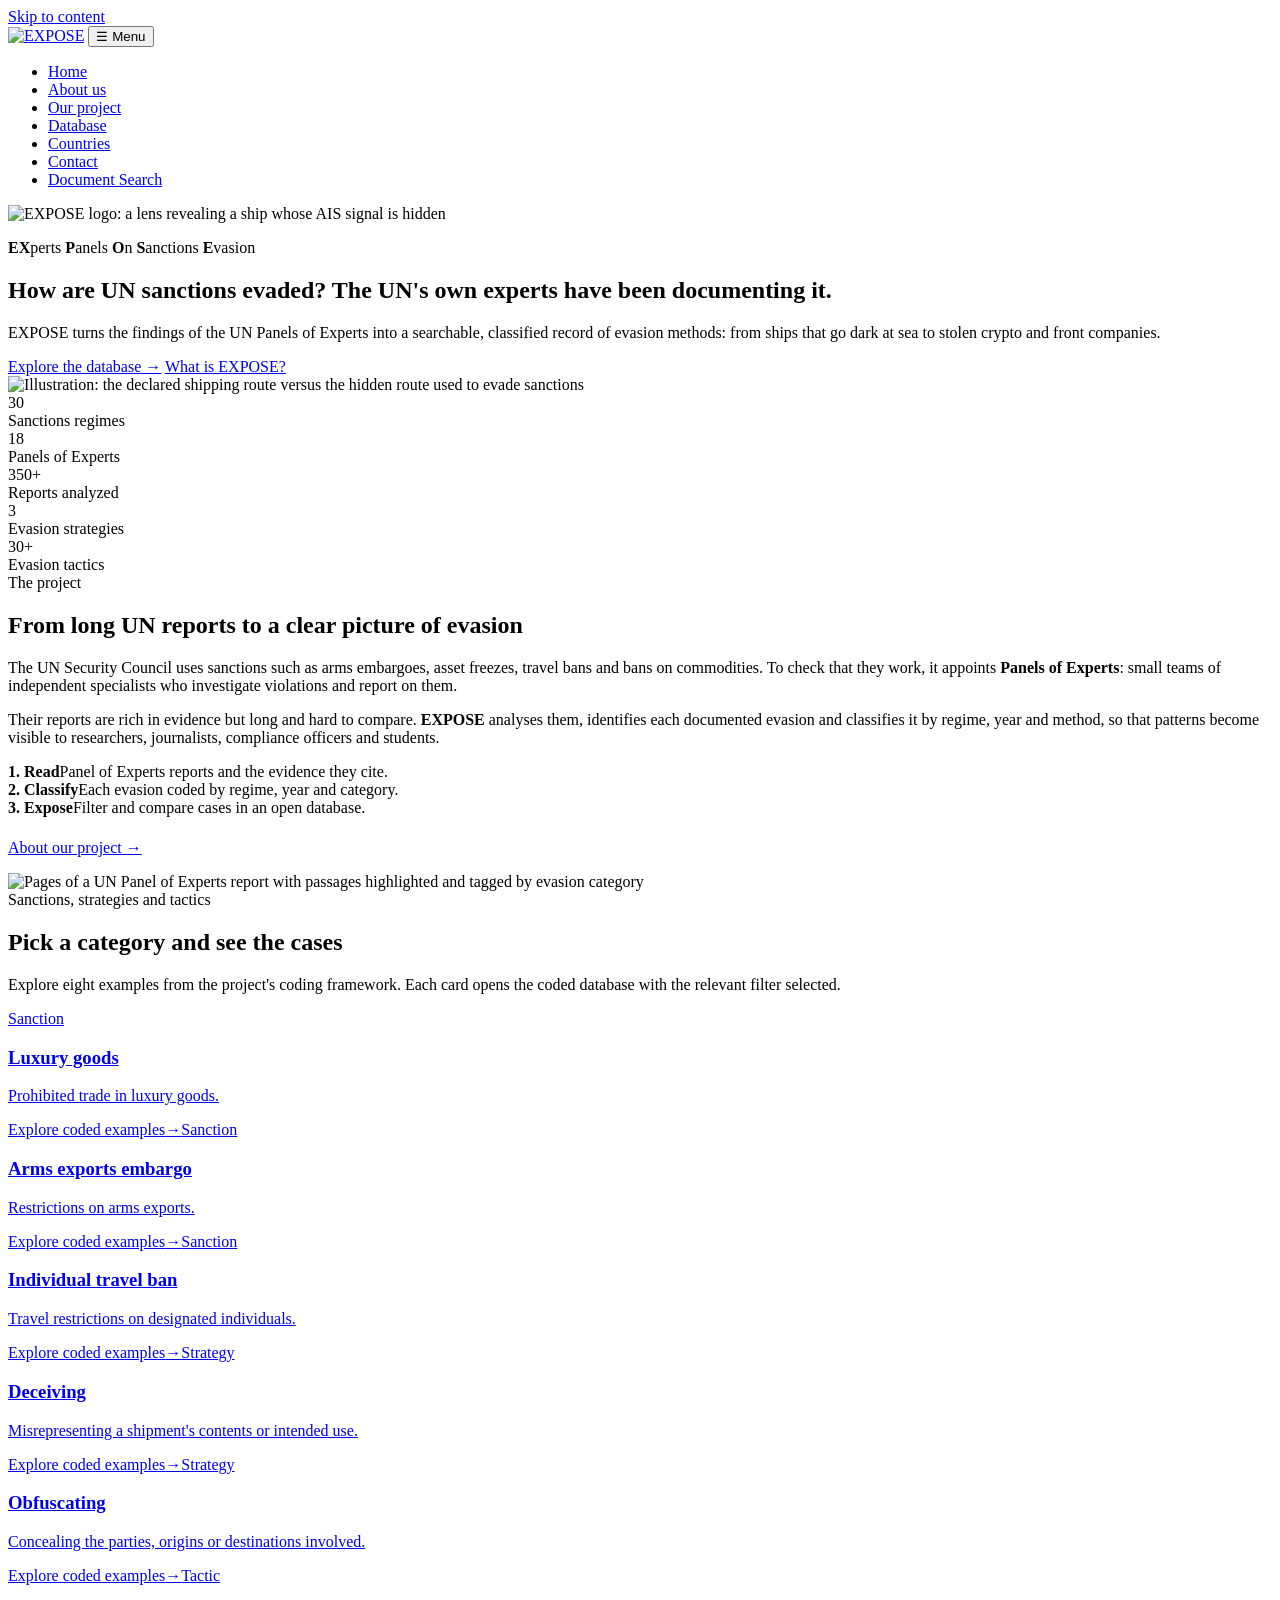
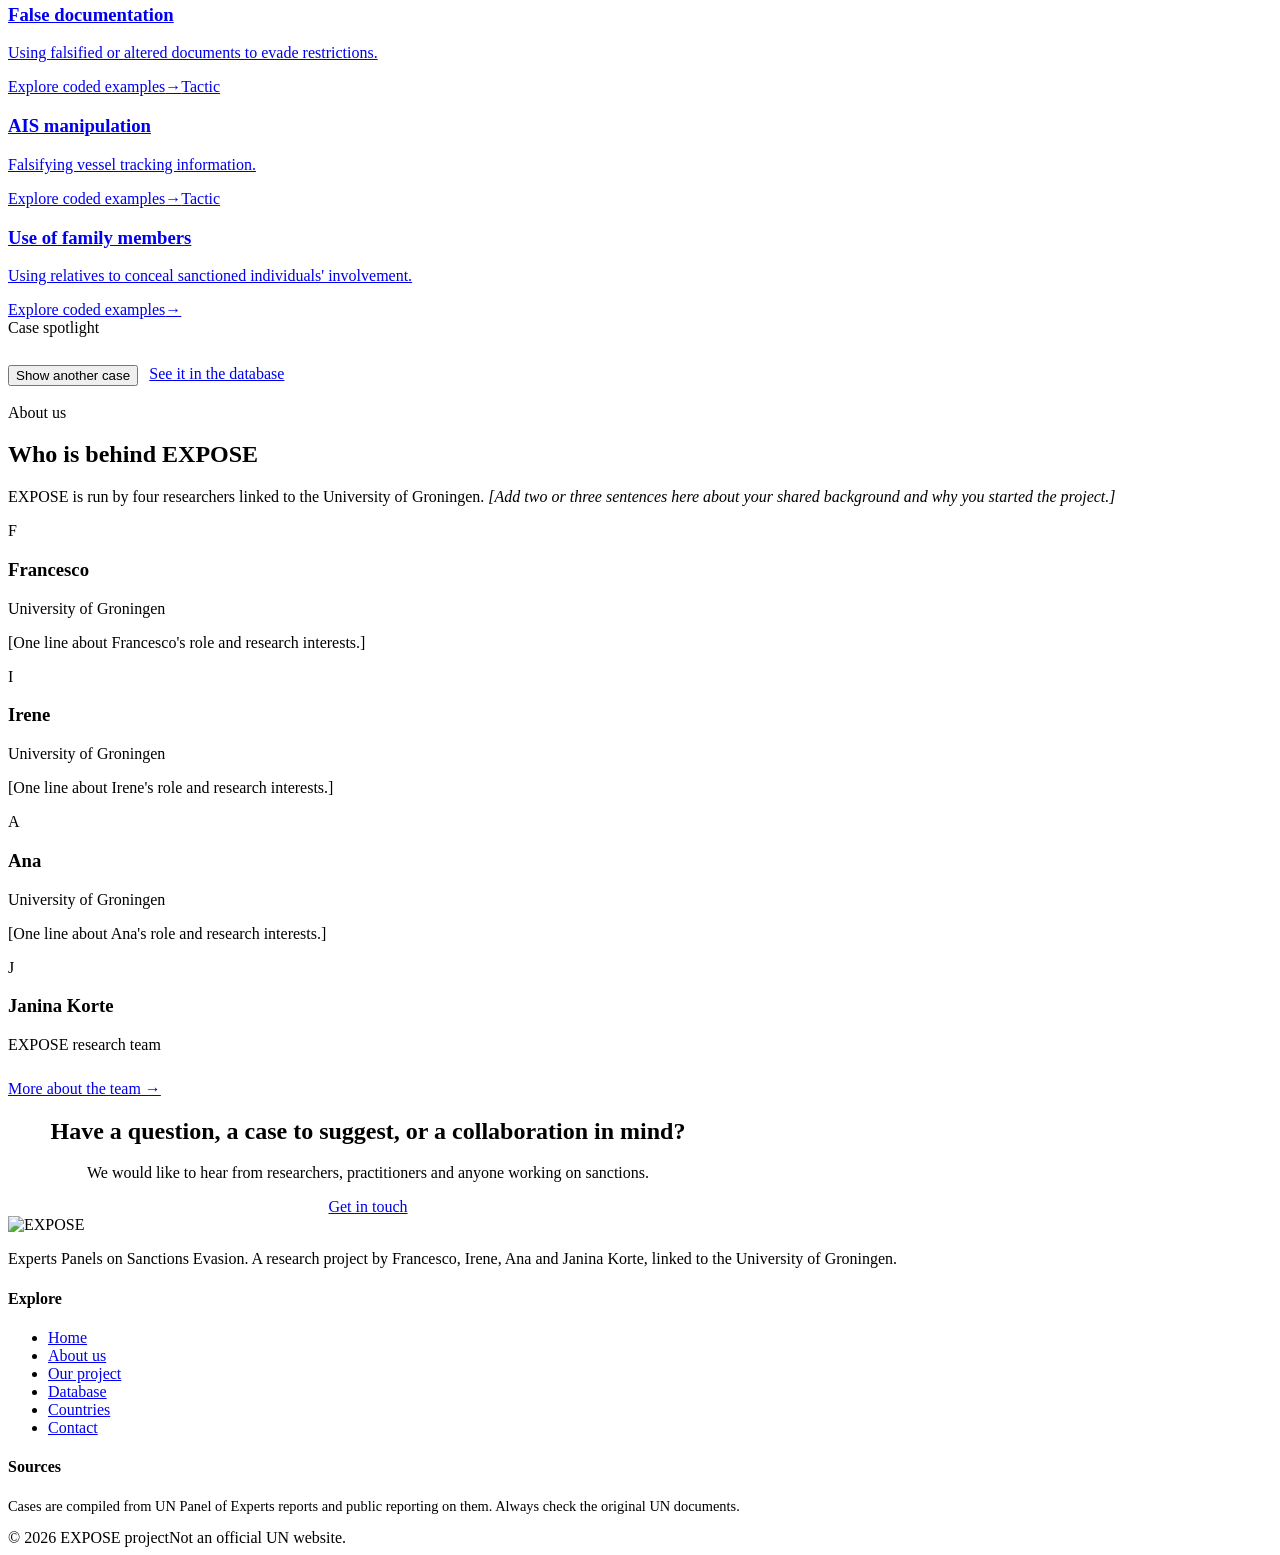
==== index.html @ e80b96d8 "Update homepage research statistics and add Janina Korte" ====
<!DOCTYPE html>
<html lang="en">
<head>
  <meta charset="utf-8">
  <meta name="viewport" content="width=device-width, initial-scale=1">
  <title>EXPOSE – Experts Panels on Sanctions Evasion</title>
  <meta name="description" content="EXPOSE shows how UN sanctions are evaded, using evidence gathered by the UN Panels of Experts.">
  <link rel="icon" href="assets/favicon.svg" type="image/svg+xml">
  <link rel="preconnect" href="https://fonts.googleapis.com">
  <link href="https://fonts.googleapis.com/css2?family=Fraunces:opsz,wght@9..144,600;9..144,700&family=Inter:wght@400;600;700;800&display=swap" rel="stylesheet">
  <link rel="stylesheet" href="css/style.css">
  <link rel="stylesheet" href="css/document-search.css">
</head>
<body data-page="home">
  <a class="skip" href="#main">Skip to content</a>
  <header class="site-header">
    <div class="container nav">
      <a class="brand" href="index.html" aria-label="EXPOSE home"><img src="assets/logo.svg" alt="EXPOSE"></a>
      <button class="menu-toggle" aria-expanded="false" aria-controls="menu">&#9776; Menu</button>
      <ul id="menu" class="menu">
        <li><a href="index.html" aria-current="page">Home</a></li>
        <li><a href="about.html">About us</a></li>
        <li><a href="our-project.html">Our project</a></li>
        <li><a href="database.html">Database</a></li>
        <li><a href="countries.html">Countries</a></li>
        <li class="cta"><a href="contact.html">Contact</a></li>
      <li><a href="document-search.html">Document Search</a></li></ul>
    </div>
  </header>

  <main id="main">
    <!-- HERO -->
    <section class="hero">
      <div class="container grid">
        <div>
          <img class="logo-big" src="assets/logo.svg" alt="EXPOSE logo: a lens revealing a ship whose AIS signal is hidden">
          <p class="expansion" aria-label="EXPOSE stands for Experts Panels On Sanctions Evasion">
            <span><b>EX</b>perts</span> <span><b>P</b>anels</span> <span><b>O</b>n</span> <span><b>S</b>anctions</span> <span><b>E</b>vasion</span>
          </p>
          <h1>How are UN sanctions evaded? The UN's own experts have been documenting it.</h1>
          <p class="lead">EXPOSE turns the findings of the UN Panels of Experts into a searchable, classified record of evasion methods: from ships that go dark at sea to stolen crypto and front companies.</p>
          <div class="actions">
            <a class="btn btn-primary" href="database.html">Explore the database &rarr;</a>
            <a class="btn btn-ghost" href="#project">What is EXPOSE?</a>
          </div>
        </div>
        <div class="hero-art">
          <img src="assets/img/hero-routes.svg" alt="Illustration: the declared shipping route versus the hidden route used to evade sanctions">
        </div>
      </div>
    </section>

    <!-- STATS -->
    <div class="stats"><div class="container row">
      <div class="stat"><div class="num">30</div><div class="lab">Sanctions regimes</div></div>
      <div class="stat"><div class="num">18</div><div class="lab">Panels of Experts</div></div>
      <div class="stat"><div class="num">350+</div><div class="lab">Reports analyzed</div></div>
      <div class="stat"><div class="num">3</div><div class="lab">Evasion strategies</div></div>
      <div class="stat"><div class="num">30+</div><div class="lab">Evasion tactics</div></div>
    </div></div>

    <!-- PROJECT -->
    <section id="project">
      <div class="container split">
        <div class="reveal">
          <span class="eyebrow">The project</span>
          <h2>From long UN reports to a clear picture of evasion</h2>
          <p>The UN Security Council uses sanctions such as arms embargoes, asset freezes, travel bans and bans on commodities. To check that they work, it appoints <strong>Panels of Experts</strong>: small teams of independent specialists who investigate violations and report on them.</p>
          <p>Their reports are rich in evidence but long and hard to compare. <strong>EXPOSE</strong> analyses them, identifies each documented evasion and classifies it by regime, year and method, so that patterns become visible to researchers, journalists, compliance officers and students.</p>
          <div class="pillars">
            <div class="pillar"><b>1. Read</b><span>Panel of Experts reports and the evidence they cite.</span></div>
            <div class="pillar"><b>2. Classify</b><span>Each evasion coded by regime, year and category.</span></div>
            <div class="pillar"><b>3. Expose</b><span>Filter and compare cases in an open database.</span></div>
          </div>
          <p style="margin-top:1.4rem"><a class="btn btn-dark" href="our-project.html">About our project &rarr;</a></p>
        </div>
        <div class="reveal">
          <img class="rounded" src="assets/img/report-stack.svg" alt="Pages of a UN Panel of Experts report with passages highlighted and tagged by evasion category" loading="lazy">
        </div>
      </div>
    </section>

    <!-- CATEGORIES -->
    <section>
      <div class="container">
        <div class="section-head reveal">
          <span class="eyebrow">Sanctions, strategies and tactics</span>
          <h2>Pick a category and see the cases</h2>
          <p class="lead">Explore eight examples from the project's coding framework. Each card opens the coded database with the relevant filter selected.</p>
        </div>
        <div id="cat-grid" class="cat-grid"></div>
      </div>
    </section>

    <!-- SPOTLIGHT -->
    <section style="padding-top:0">
      <div class="container">
        <div class="spotlight reveal">
          <div>
            <span class="eyebrow">Case spotlight</span>
            <div class="meta" id="spot-meta"></div>
            <h3 id="spot-title" style="font-size:1.7rem"></h3>
            <p id="spot-text"></p>
            <p style="display:flex;gap:.7rem;flex-wrap:wrap;margin:1.2rem 0 0">
              <button id="spot-next" class="btn btn-primary btn-sm" type="button">Show another case</button>
              <a id="spot-link" class="btn btn-ghost btn-sm" href="database.html">See it in the database</a>
            </p>
          </div>
          <img id="spot-img" src="assets/img/tanker-sts.svg" alt="" aria-hidden="true">
        </div>
        <span id="spotlight-body" hidden></span>
      </div>
    </section>

    <!-- ABOUT US (short) -->
    <section class="section-alt" id="about-us">
      <div class="container">
        <div class="section-head reveal">
          <span class="eyebrow">About us</span>
          <h2>Who is behind EXPOSE</h2>
          <!-- ======= SHORT ABOUT-US TEXT: replace the paragraph below with your own ======= -->
          <p class="lead">EXPOSE is run by four researchers linked to the University of Groningen. <em>[Add two or three sentences here about your shared background and why you started the project.]</em></p>
        </div>
        <div class="team reveal">
          <div class="person"><div class="avatar" aria-hidden="true">F</div><h3>Francesco</h3><div class="role">University of Groningen</div><p>[One line about Francesco's role and research interests.]</p></div>
          <div class="person"><div class="avatar" aria-hidden="true">I</div><h3>Irene</h3><div class="role">University of Groningen</div><p>[One line about Irene's role and research interests.]</p></div>
          <div class="person"><div class="avatar" aria-hidden="true">A</div><h3>Ana</h3><div class="role">University of Groningen</div><p>[One line about Ana's role and research interests.]</p></div>
          <div class="person"><div class="avatar" aria-hidden="true">J</div><h3>Janina Korte</h3><div class="role">EXPOSE research team</div></div>
        </div>
        <p style="margin-top:1.6rem"><a class="btn btn-outline" href="about.html">More about the team &rarr;</a></p>
      </div>
    </section>

    <!-- CTA -->
    <section>
      <div class="container" style="text-align:center;max-width:720px">
        <h2>Have a question, a case to suggest, or a collaboration in mind?</h2>
        <p class="lead" style="margin-inline:auto">We would like to hear from researchers, practitioners and anyone working on sanctions.</p>
        <a class="btn btn-primary" href="contact.html">Get in touch</a>
      </div>
    </section>
  </main>

  <footer class="site-footer">
    <div class="container">
      <div class="foot">
        <div>
          <img src="assets/logo.svg" alt="EXPOSE">
          <p>Experts Panels on Sanctions Evasion. A research project by Francesco, Irene, Ana and Janina Korte, linked to the University of Groningen.</p>
        </div>
        <div><h4>Explore</h4><ul><li><a href="index.html">Home</a></li><li><a href="about.html">About us</a></li><li><a href="our-project.html">Our project</a></li><li><a href="database.html">Database</a></li>
        <li><a href="countries.html">Countries</a></li><li><a href="contact.html">Contact</a></li></ul></div>
        <div><h4>Sources</h4><p style="font-size:.9rem">Cases are compiled from UN Panel of Experts reports and public reporting on them. Always check the original UN documents.</p></div>
      </div>
      <div class="legal"><span>&copy; <span data-year></span> EXPOSE project</span><span>Not an official UN website.</span></div>
    </div>
  </footer>

  <script src="data/cases.js"></script>
  <script src="js/main.js"></script>
</body>
</html>
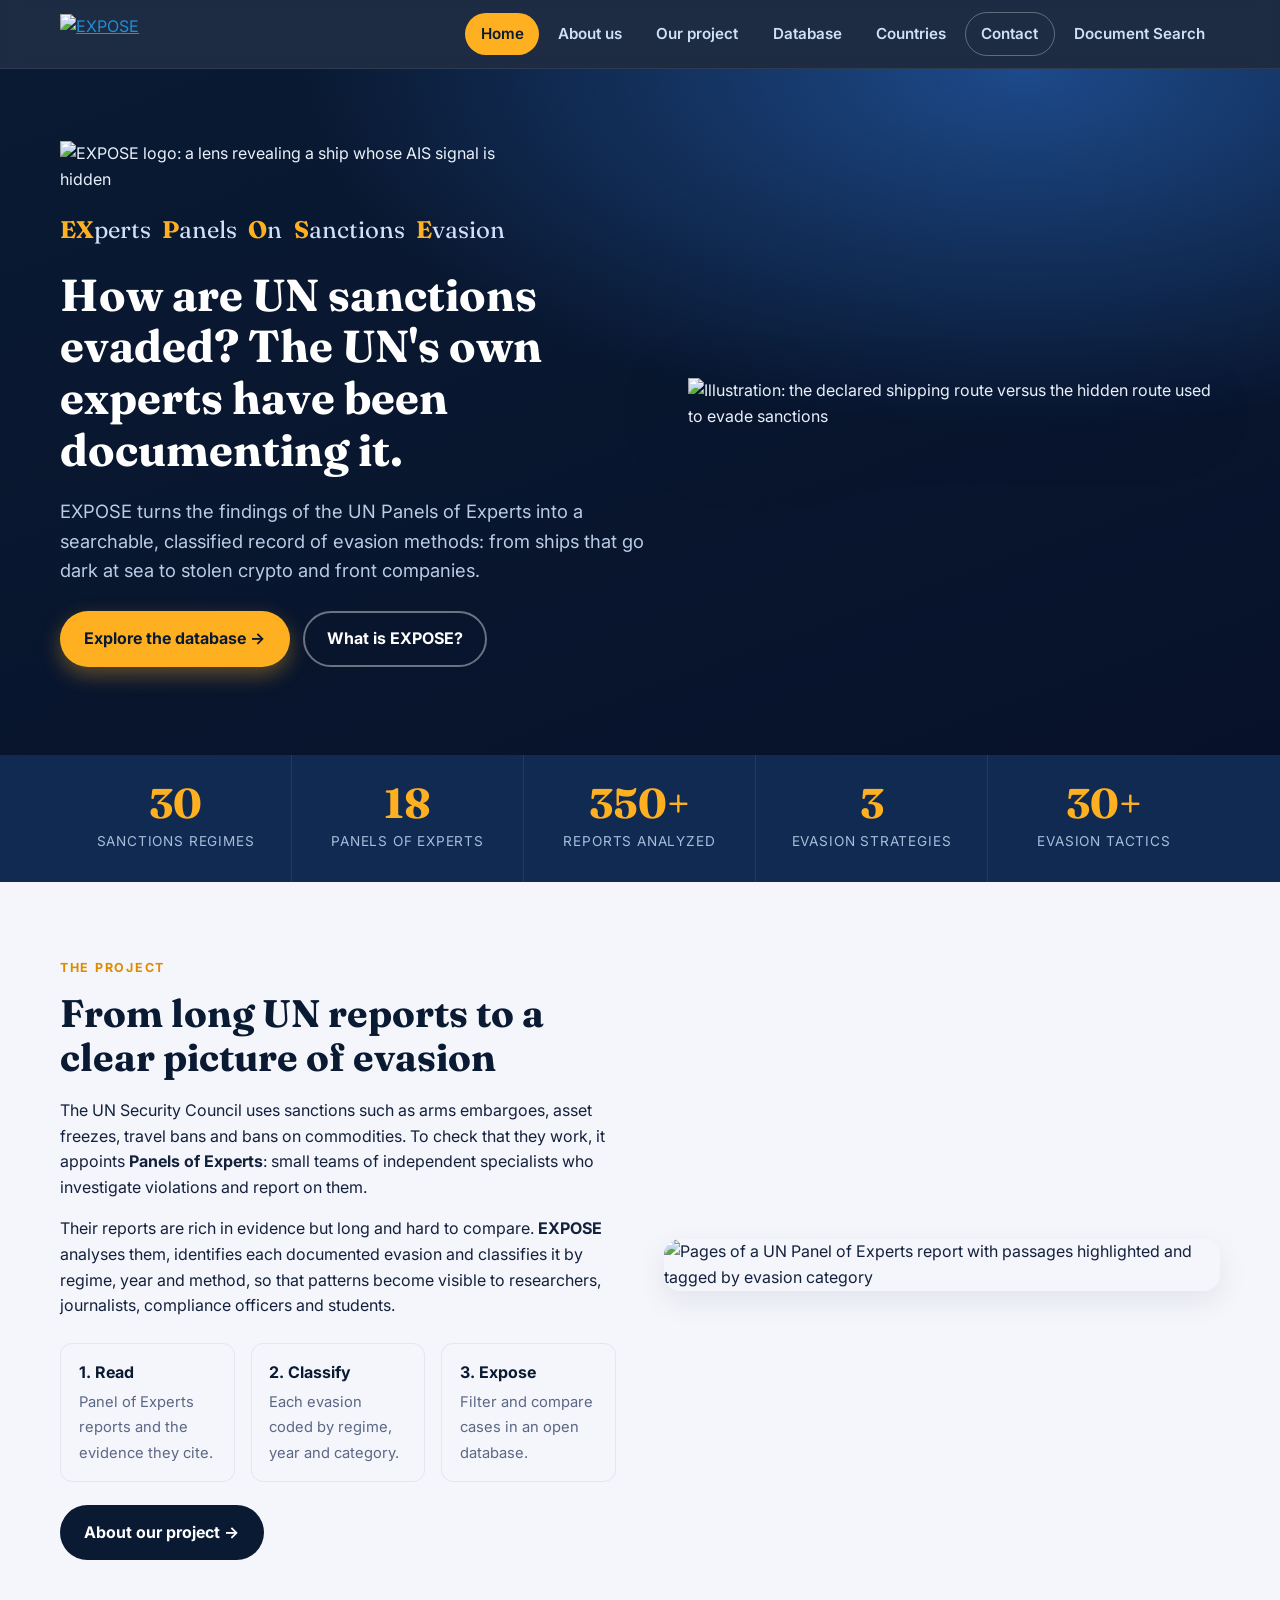
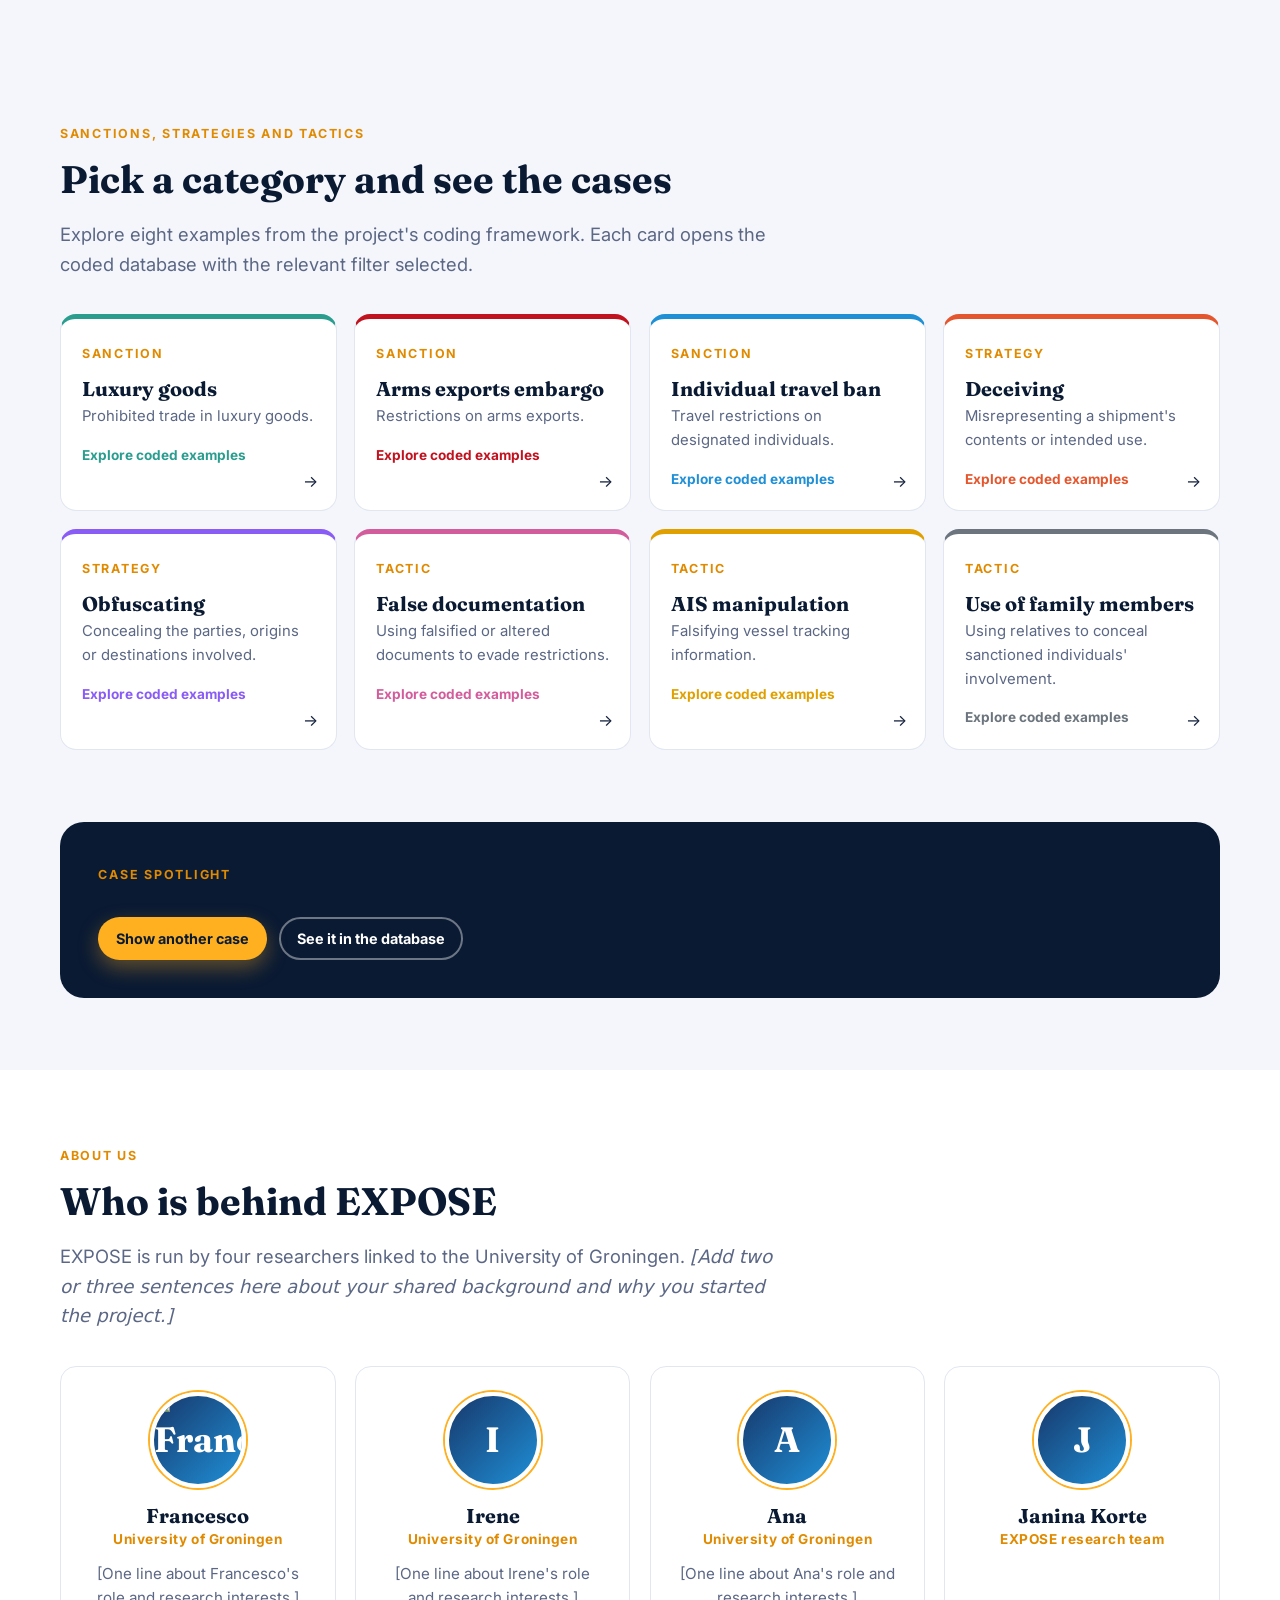
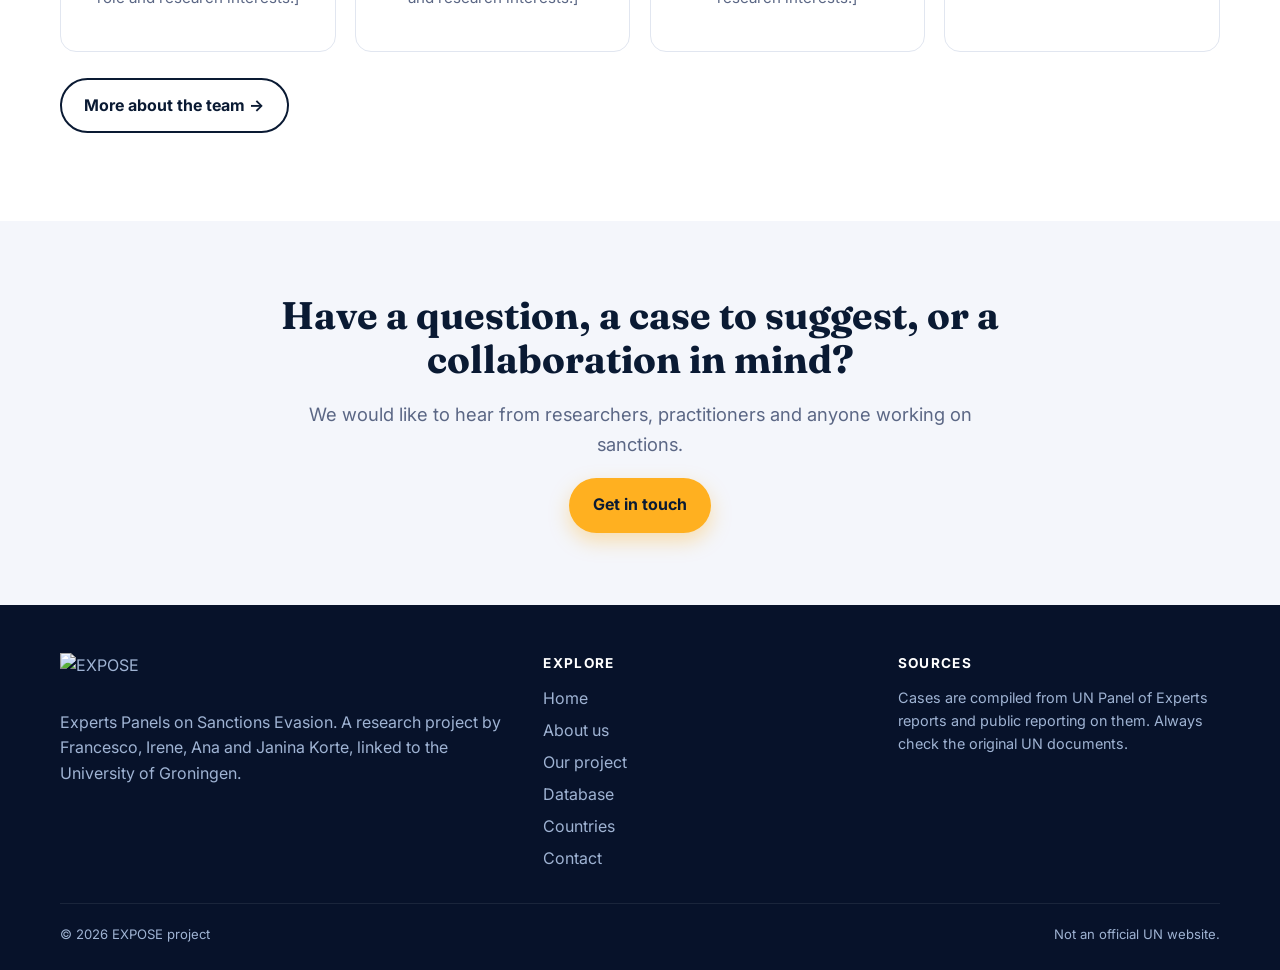
==== commit a0a01a98: "Show Francesco portrait in homepage team section" ====
--- a/index.html
+++ b/index.html
@@ -122,7 +122,7 @@
           <p class="lead">EXPOSE is run by four researchers linked to the University of Groningen. <em>[Add two or three sentences here about your shared background and why you started the project.]</em></p>
         </div>
         <div class="team reveal">
-          <div class="person"><div class="avatar" aria-hidden="true">F</div><h3>Francesco</h3><div class="role">University of Groningen</div><p>[One line about Francesco's role and research interests.]</p></div>
+          <div class="person"><img class="avatar" src="assets/francesco.jpg" alt="Francesco"><h3>Francesco</h3><div class="role">University of Groningen</div><p>[One line about Francesco's role and research interests.]</p></div>
           <div class="person"><div class="avatar" aria-hidden="true">I</div><h3>Irene</h3><div class="role">University of Groningen</div><p>[One line about Irene's role and research interests.]</p></div>
           <div class="person"><div class="avatar" aria-hidden="true">A</div><h3>Ana</h3><div class="role">University of Groningen</div><p>[One line about Ana's role and research interests.]</p></div>
           <div class="person"><div class="avatar" aria-hidden="true">J</div><h3>Janina Korte</h3><div class="role">EXPOSE research team</div></div>
--- a/css/style.css
+++ b/css/style.css
@@ -0,0 +1,245 @@
+/* EXPOSE – Experts Panels on Sanctions Evasion */
+:root{
+  --navy:#0a1a33; --navy-2:#102a52; --navy-3:#17386b;
+  --ink:#14213d; --muted:#5b6785; --bg:#f4f6fb; --card:#fff; --line:#e1e6f0;
+  --amber:#ffb020; --amber-d:#e08a00; --teal:#2ec4b6; --blue:#1f8fd6;
+  --radius:16px; --shadow:0 10px 30px rgba(10,26,51,.08);
+  --serif:"Fraunces",Georgia,"Times New Roman",serif;
+  --sans:"Inter",system-ui,-apple-system,"Segoe UI",Roboto,Arial,sans-serif;
+}
+*{box-sizing:border-box}
+html{scroll-behavior:smooth}
+body{margin:0;font-family:var(--sans);color:var(--ink);background:var(--bg);line-height:1.6;-webkit-font-smoothing:antialiased}
+img{max-width:100%;display:block}
+a{color:var(--blue)}
+h1,h2,h3{font-family:var(--serif);line-height:1.15;margin:0 0 .5em;color:var(--navy)}
+h1{font-size:clamp(2.2rem,5vw,3.6rem)} h2{font-size:clamp(1.7rem,3vw,2.4rem)} h3{font-size:1.25rem}
+p{margin:0 0 1em}
+.container{width:min(1160px,92vw);margin-inline:auto}
+.skip{position:absolute;left:-999px;top:0;background:var(--amber);color:#000;padding:.6rem 1rem;z-index:100}
+.skip:focus{left:8px;top:8px}
+.eyebrow{display:inline-block;font-size:.78rem;font-weight:700;letter-spacing:.14em;text-transform:uppercase;color:var(--amber-d);margin-bottom:.8rem}
+.lead{font-size:1.15rem;color:var(--muted);max-width:62ch}
+
+/* header / menu */
+.site-header{position:sticky;top:0;z-index:50;background:rgba(10,26,51,.92);backdrop-filter:blur(10px);border-bottom:1px solid rgba(255,255,255,.08)}
+.nav{display:flex;align-items:center;justify-content:space-between;height:68px}
+.brand img{height:40px;width:auto}
+.menu{display:flex;gap:.25rem;list-style:none;margin:0;padding:0;align-items:center}
+.menu a{display:block;padding:.55rem .95rem;border-radius:999px;color:#cfe0f7;text-decoration:none;font-weight:600;font-size:.95rem;transition:.2s}
+.menu a:hover{background:rgba(255,255,255,.08);color:#fff}
+.menu a[aria-current="page"]{color:#0a1a33;background:var(--amber)}
+.menu .cta a{border:1px solid rgba(255,255,255,.3)}
+.menu-toggle{display:none;background:none;border:1px solid rgba(255,255,255,.3);color:#fff;border-radius:10px;padding:.45rem .7rem;font-size:1rem;cursor:pointer}
+@media(max-width:860px){
+  .menu-toggle{display:block}
+  .menu{position:absolute;left:0;right:0;top:68px;background:var(--navy);flex-direction:column;align-items:stretch;padding:.8rem 4vw 1.2rem;display:none;border-bottom:1px solid rgba(255,255,255,.1)}
+  .menu.open{display:flex}
+}
+
+/* buttons */
+.btn{display:inline-flex;align-items:center;gap:.5rem;padding:.8rem 1.4rem;border-radius:999px;font-weight:700;text-decoration:none;border:2px solid transparent;cursor:pointer;font-size:1rem;font-family:inherit;transition:transform .15s,box-shadow .15s,background .2s}
+.btn:hover{transform:translateY(-2px)}
+.btn-primary{background:var(--amber);color:#0a1a33;box-shadow:0 8px 20px rgba(255,176,32,.35)}
+.btn-ghost{border-color:rgba(255,255,255,.4);color:#fff}
+.btn-ghost:hover{background:rgba(255,255,255,.1)}
+.btn-dark{background:var(--navy);color:#fff}
+.btn-outline{border-color:var(--navy);color:var(--navy);background:transparent}
+.btn-sm{padding:.5rem 1rem;font-size:.9rem}
+
+/* hero */
+.hero{background:radial-gradient(1200px 600px at 80% 0%,#1d4a8a 0%,transparent 60%),linear-gradient(160deg,var(--navy) 0%,#07122a 100%);color:#e9f0fb;padding:4.5rem 0 5.5rem;overflow:hidden}
+.hero .grid{display:grid;grid-template-columns:1.05fr .95fr;gap:2.5rem;align-items:center}
+.hero h1{color:#fff;font-size:clamp(1.9rem,3.6vw,2.8rem)}
+.hero .logo-big{width:min(460px,100%);margin-bottom:1.2rem}
+.expansion{display:flex;flex-wrap:wrap;gap:.35rem .7rem;font-family:var(--serif);font-size:clamp(1.15rem,2vw,1.5rem);margin:0 0 1.2rem;color:#cfe0f7}
+.expansion b{color:var(--amber)}
+.hero .lead{color:#b9cbe6}
+.hero .actions{display:flex;flex-wrap:wrap;gap:.8rem;margin-top:1.6rem}
+.hero-art img{width:100%;filter:drop-shadow(0 20px 40px rgba(0,0,0,.35))}
+@media(max-width:900px){.hero .grid{grid-template-columns:1fr}}
+.page-hero{background:linear-gradient(160deg,var(--navy),#0d2347);color:#cfe0f7;padding:3.2rem 0 3.4rem}
+.page-hero h1{color:#fff;margin-bottom:.4rem}
+.page-hero .tagline{font-family:var(--serif);color:var(--amber);font-size:1.05rem;margin-bottom:.8rem}
+.page-hero .lead{color:#b9cbe6;margin:0}
+
+/* sections */
+section{padding:4.5rem 0}
+.section-alt{background:#fff}
+.section-head{max-width:720px;margin-bottom:2.2rem}
+.split{display:grid;grid-template-columns:1fr 1fr;gap:3rem;align-items:center}
+@media(max-width:860px){.split{grid-template-columns:1fr}}
+.rounded{border-radius:var(--radius);box-shadow:var(--shadow)}
+
+/* stats */
+.stats{background:var(--navy-2);color:#fff;padding:0}
+.stats .row{display:grid;grid-template-columns:repeat(5,minmax(0,1fr))}
+.stat{padding:1.8rem 1rem;text-align:center;border-right:1px solid rgba(255,255,255,.08)}
+.stat:last-child{border-right:0}
+.stat .num{font-family:var(--serif);font-size:2.6rem;font-weight:700;color:var(--amber);line-height:1}
+.stat .lab{font-size:.85rem;color:#a9bddb;letter-spacing:.06em;text-transform:uppercase;margin-top:.4rem}
+@media(max-width:850px){.stats .row{grid-template-columns:repeat(2,1fr)}.stat{border-bottom:1px solid rgba(255,255,255,.08)}}
+
+/* pillars */
+.pillars{display:grid;grid-template-columns:repeat(3,1fr);gap:1rem;margin-top:1.5rem}
+.pillar{background:var(--bg);border-radius:12px;padding:1rem 1.1rem;border:1px solid var(--line)}
+.pillar b{display:block;color:var(--navy);margin-bottom:.2rem}
+.pillar span{font-size:.92rem;color:var(--muted)}
+@media(max-width:700px){.pillars{grid-template-columns:1fr}}
+
+/* stepper */
+.stepper{display:grid;grid-template-columns:1fr 1fr;gap:2.5rem;align-items:center}
+@media(max-width:900px){.stepper{grid-template-columns:1fr}}
+.tabs{display:flex;gap:.5rem;flex-wrap:wrap;margin-bottom:1.2rem}
+.tab{border:1px solid var(--line);background:#fff;border-radius:999px;padding:.5rem 1rem;font-weight:600;cursor:pointer;font-family:inherit;color:var(--muted);transition:.2s}
+.tab[aria-selected="true"]{background:var(--navy);color:#fff;border-color:var(--navy)}
+.tabpanel{background:var(--bg);border:1px solid var(--line);border-radius:var(--radius);padding:1.4rem 1.5rem;min-height:170px}
+.tabpanel h3{margin-bottom:.4rem}
+.progress{height:6px;border-radius:99px;background:var(--line);margin-top:1.2rem;overflow:hidden}
+.progress i{display:block;height:100%;background:var(--amber);width:25%;transition:width .35s}
+
+/* category cards */
+.cat-grid{display:grid;grid-template-columns:repeat(auto-fill,minmax(250px,1fr));gap:1.1rem}
+.cat-card{display:block;text-decoration:none;color:inherit;background:#fff;border:1px solid var(--line);border-radius:var(--radius);padding:1.3rem 1.3rem 1.2rem;border-top:5px solid var(--c);transition:transform .2s,box-shadow .2s;position:relative}
+.cat-card:hover{transform:translateY(-4px);box-shadow:var(--shadow)}
+.cat-card h3{margin-bottom:.35rem}
+.cat-card p{font-size:.93rem;color:var(--muted);margin-bottom:.8rem}
+.cat-card .count{font-weight:700;font-size:.85rem;color:var(--c)}
+.cat-card .arrow{position:absolute;right:1.1rem;bottom:1rem;transition:transform .2s}
+.cat-card:hover .arrow{transform:translateX(4px)}
+
+/* spotlight */
+.spotlight{background:var(--navy);color:#dbe8fb;border-radius:24px;padding:2.4rem;display:grid;grid-template-columns:1.2fr .8fr;gap:2rem;align-items:center}
+.spotlight h2,.spotlight h3{color:#fff}
+.spotlight .meta{display:flex;gap:.5rem;flex-wrap:wrap;margin-bottom:.8rem}
+.spotlight img{border-radius:14px}
+@media(max-width:860px){.spotlight{grid-template-columns:1fr}}
+
+/* tags */
+.tag{display:inline-flex;align-items:center;gap:.4rem;font-size:.75rem;font-weight:700;padding:.22rem .65rem;border-radius:999px;background:color-mix(in srgb,var(--c,#999) 14%,white);color:color-mix(in srgb,var(--c,#555) 75%,black);white-space:nowrap}
+.tag::before{content:"";width:8px;height:8px;border-radius:50%;background:var(--c,#999)}
+.badge{font-size:.75rem;font-weight:700;padding:.22rem .65rem;border-radius:6px;background:var(--navy);color:#fff}
+.badge.light{background:rgba(255,255,255,.14);color:#fff}
+.badge.year{background:#e9eef8;color:var(--navy)}
+
+/* team */
+.team{display:grid;grid-template-columns:repeat(4,minmax(0,1fr));gap:1.2rem}
+@media(max-width:860px){.team{grid-template-columns:1fr}}
+.person{background:#fff;border:1px solid var(--line);border-radius:var(--radius);padding:1.6rem;text-align:center;transition:.2s}
+.person:hover{box-shadow:var(--shadow);transform:translateY(-3px)}
+.avatar{object-fit:cover;width:96px;height:96px;border-radius:50%;margin:0 auto 1rem;display:grid;place-items:center;font-family:var(--serif);font-size:2.2rem;font-weight:700;color:#fff;background:linear-gradient(135deg,var(--navy-3),var(--blue));border:4px solid #fff;box-shadow:0 0 0 2px var(--amber)}
+.person h3{margin-bottom:.1rem}
+.person .role{color:var(--amber-d);font-weight:700;font-size:.85rem;letter-spacing:.04em;margin-bottom:.7rem}
+.person p{color:var(--muted);font-size:.95rem}
+.placeholder-note{border:2px dashed var(--line);border-radius:var(--radius);padding:1.2rem 1.4rem;color:var(--muted);background:#fbfcfe}
+.uni{display:flex;align-items:center;gap:.9rem;background:#fff;border:1px solid var(--line);border-radius:var(--radius);padding:1rem 1.2rem;margin-top:1.4rem}
+.uni .dot{width:42px;height:42px;border-radius:12px;background:var(--navy);display:grid;place-items:center;color:var(--amber);font-weight:800;font-family:var(--serif)}
+
+/* database */
+.db-layout{display:grid;grid-template-columns:310px 1fr;gap:1.8rem;align-items:start}
+@media(max-width:940px){.db-layout{grid-template-columns:1fr}}
+.filters{background:#fff;border:1px solid var(--line);border-radius:var(--radius);padding:1.3rem;position:sticky;top:86px}
+@media(max-width:940px){.filters{position:static}}
+.filters h3{font-size:1.05rem;margin:1.1rem 0 .6rem;font-family:var(--sans);font-weight:700}
+.filters h3:first-child{margin-top:0}
+.field label,.label{display:block;font-weight:600;font-size:.85rem;margin-bottom:.3rem;color:var(--muted)}
+input[type=text],input[type=email],select,textarea{width:100%;padding:.7rem .85rem;border:1.5px solid var(--line);border-radius:10px;font:inherit;background:#fff;color:var(--ink)}
+input:focus,select:focus,textarea:focus{outline:3px solid rgba(31,143,214,.25);border-color:var(--blue)}
+.chips{display:flex;flex-direction:column;gap:.45rem}
+.chip{display:flex;align-items:center;gap:.6rem;padding:.55rem .7rem;border:1.5px solid var(--line);border-radius:10px;cursor:pointer;background:#fff;transition:.15s;font-size:.92rem;user-select:none}
+.chip:hover{border-color:var(--c)}
+.chip input{position:absolute;opacity:0;pointer-events:none}
+.chip .sw{width:14px;height:14px;border-radius:4px;background:var(--c);flex:none}
+.chip .n{margin-left:auto;font-size:.75rem;color:var(--muted);background:var(--bg);border-radius:99px;padding:.05rem .5rem}
+.chip:has(input:checked){background:color-mix(in srgb,var(--c) 12%,white);border-color:var(--c);font-weight:700}
+.chip:has(input:focus-visible){outline:3px solid rgba(31,143,214,.35)}
+.seg{display:flex;border:1.5px solid var(--line);border-radius:10px;overflow:hidden}
+.seg button{flex:1;border:0;background:#fff;padding:.5rem;font:inherit;font-weight:600;cursor:pointer;color:var(--muted)}
+.seg button[aria-pressed="true"]{background:var(--navy);color:#fff}
+.filters .row{display:flex;gap:.5rem;margin-top:1.2rem}
+.results-bar{display:flex;flex-wrap:wrap;gap:.8rem;align-items:center;justify-content:space-between;margin-bottom:1rem}
+.results-bar .count{font-weight:700;color:var(--navy)}
+.active-filters{display:flex;flex-wrap:wrap;gap:.4rem;margin-bottom:1rem}
+.pill-x{border:0;font:inherit;font-size:.8rem;font-weight:600;background:var(--navy);color:#fff;border-radius:99px;padding:.25rem .7rem;cursor:pointer}
+.pill-x::after{content:" \00d7";opacity:.7}
+.minichart{background:#fff;border:1px solid var(--line);border-radius:var(--radius);padding:1rem 1.2rem;margin-bottom:1.2rem}
+.minichart h4{margin:0 0 .6rem;font-size:.85rem;color:var(--muted);text-transform:uppercase;letter-spacing:.08em}
+.bar-row{display:grid;grid-template-columns:150px 1fr 28px;align-items:center;gap:.6rem;font-size:.82rem;margin:.28rem 0}
+.bar-row .track{height:10px;background:var(--bg);border-radius:99px;overflow:hidden}
+.bar-row .fill{height:100%;border-radius:99px;background:var(--c);transition:width .4s}
+@media(max-width:560px){.bar-row{grid-template-columns:110px 1fr 24px}}
+.cases{display:grid;gap:1rem}
+.case{background:#fff;border:1px solid var(--line);border-left:6px solid var(--c);border-radius:var(--radius);padding:1.2rem 1.3rem;animation:in .35s both}
+@keyframes in{from{opacity:0;transform:translateY(8px)}to{opacity:1;transform:none}}
+.case .top{display:flex;flex-wrap:wrap;gap:.4rem;align-items:center;margin-bottom:.5rem}
+.case .id{font-size:.75rem;color:var(--muted);font-weight:700;margin-left:auto}
+.case h3{margin:.1rem 0 .4rem;font-size:1.2rem}
+.case p{color:#34405e;margin-bottom:.6rem}
+.case .tags{display:flex;flex-wrap:wrap;gap:.4rem;margin-bottom:.4rem}
+.case .more{display:none;border-top:1px dashed var(--line);margin-top:.8rem;padding-top:.8rem;font-size:.93rem}
+.case.open .more{display:block}
+.case .more dt{font-weight:700;color:var(--navy);font-size:.78rem;letter-spacing:.06em;text-transform:uppercase;margin-top:.6rem}
+.case .more dd{margin:0}
+.toggle{background:none;border:0;color:var(--blue);font:inherit;font-weight:700;cursor:pointer;padding:0}
+.empty{text-align:center;background:#fff;border:2px dashed var(--line);border-radius:var(--radius);padding:3rem 1rem;color:var(--muted)}
+.notice{background:#fff8e6;border:1px solid #ffe2a3;border-radius:12px;padding:.9rem 1.1rem;font-size:.9rem;color:#6b4a00;margin-bottom:1.2rem}
+
+/* accordion */
+.acc{display:grid;gap:.7rem}
+.acc details{background:#fff;border:1px solid var(--line);border-radius:14px;border-left:6px solid var(--c);padding:0}
+.acc summary{list-style:none;cursor:pointer;padding:1rem 1.2rem;font-weight:700;display:flex;align-items:center;gap:.8rem;color:var(--navy)}
+.acc summary::-webkit-details-marker{display:none}
+.acc summary::after{content:"+";margin-left:auto;font-size:1.4rem;color:var(--muted);transition:.2s}
+.acc details[open] summary::after{content:"\2212"}
+.acc .body{padding:0 1.2rem 1.2rem;color:#34405e}
+.acc .body ul{margin:.3rem 0 .8rem;padding-left:1.1rem}
+
+/* timeline / steps */
+.steps{counter-reset:s;display:grid;grid-template-columns:repeat(4,1fr);gap:1rem}
+@media(max-width:900px){.steps{grid-template-columns:1fr 1fr}}
+@media(max-width:560px){.steps{grid-template-columns:1fr}}
+.step{background:#fff;border:1px solid var(--line);border-radius:var(--radius);padding:1.3rem;position:relative}
+.step::before{counter-increment:s;content:counter(s);position:absolute;top:-14px;left:16px;background:var(--amber);color:var(--navy);width:30px;height:30px;border-radius:50%;display:grid;place-items:center;font-weight:800}
+.step h3{margin-top:.5rem;font-size:1.05rem}
+.step p{font-size:.92rem;color:var(--muted);margin:0}
+.regimes{display:grid;grid-template-columns:repeat(auto-fit,minmax(220px,1fr));gap:1rem}
+.regime{background:#fff;border:1px solid var(--line);border-radius:var(--radius);padding:1.2rem}
+.regime h3{margin-bottom:.2rem}
+.regime small{color:var(--muted)}
+.sources{columns:2;column-gap:2rem;padding-left:1.1rem}
+@media(max-width:700px){.sources{columns:1}}
+.sources li{margin-bottom:.5rem;break-inside:avoid;font-size:.93rem}
+
+/* contact */
+.form-card{background:#fff;border:1px solid var(--line);border-radius:24px;padding:2rem;box-shadow:var(--shadow)}
+.form-grid{display:grid;grid-template-columns:1fr 1fr;gap:1rem}
+.form-grid .full{grid-column:1/-1}
+@media(max-width:640px){.form-grid{grid-template-columns:1fr}}
+.field .err{display:none;color:#c1121f;font-size:.82rem;margin-top:.3rem;font-weight:600}
+.field.invalid .err{display:block}
+.field.invalid input,.field.invalid select,.field.invalid textarea{border-color:#c1121f}
+.hp{position:absolute;left:-9999px}
+.counter{font-size:.78rem;color:var(--muted);text-align:right}
+.success{display:none;background:#e8f8f0;border:1px solid #a6e3c4;color:#0d5c37;border-radius:14px;padding:1.2rem 1.4rem;margin-top:1.2rem}
+.success.show{display:block}
+.contact-grid{display:grid;grid-template-columns:1.5fr 1fr;gap:2rem;align-items:start}
+@media(max-width:900px){.contact-grid{grid-template-columns:1fr}}
+.contact-side{display:grid;gap:1rem;align-content:start}
+.info{background:#fff;border:1px solid var(--line);border-radius:var(--radius);padding:1.2rem 1.3rem}
+.info h3{font-size:1.05rem;margin-bottom:.3rem}
+.info p{margin:0;color:var(--muted);font-size:.93rem}
+
+/* footer */
+.site-footer{background:#07122a;color:#9fb3d3;padding:3rem 0 1.6rem}
+.foot{display:grid;grid-template-columns:1.4fr 1fr 1fr;gap:2rem}
+@media(max-width:760px){.foot{grid-template-columns:1fr}}
+.site-footer img{height:44px;margin-bottom:.8rem}
+.site-footer h4{color:#fff;margin:0 0 .7rem;font-size:.85rem;letter-spacing:.1em;text-transform:uppercase}
+.site-footer ul{list-style:none;margin:0;padding:0;display:grid;gap:.4rem}
+.site-footer a{color:#9fb3d3;text-decoration:none}.site-footer a:hover{color:#fff}
+.legal{border-top:1px solid rgba(255,255,255,.08);margin-top:2rem;padding-top:1.2rem;font-size:.82rem;display:flex;flex-wrap:wrap;justify-content:space-between;gap:.6rem}
+
+/* reveal */
+.reveal{opacity:0;transform:translateY(18px);transition:opacity .7s,transform .7s}
+.reveal.in{opacity:1;transform:none}
+@media(prefers-reduced-motion:reduce){.reveal{opacity:1;transform:none;transition:none}*{animation:none!important;scroll-behavior:auto}}
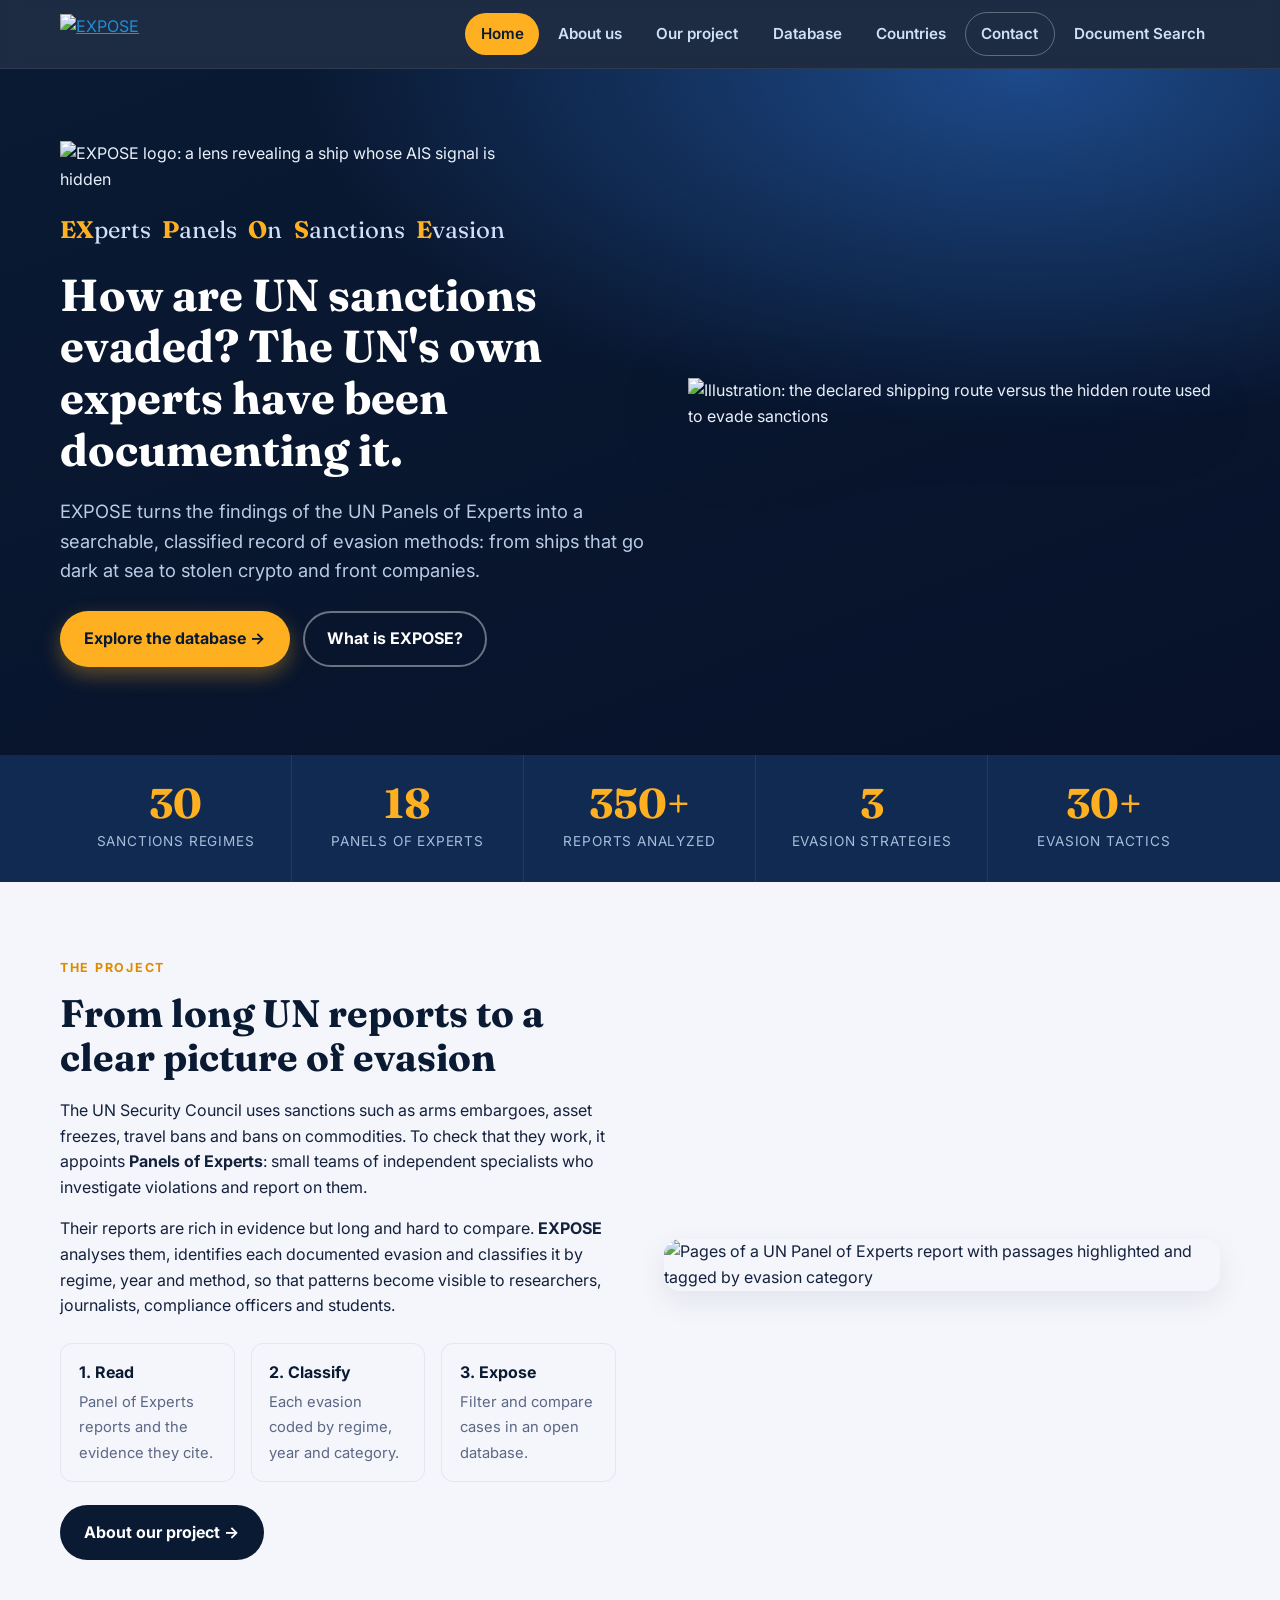
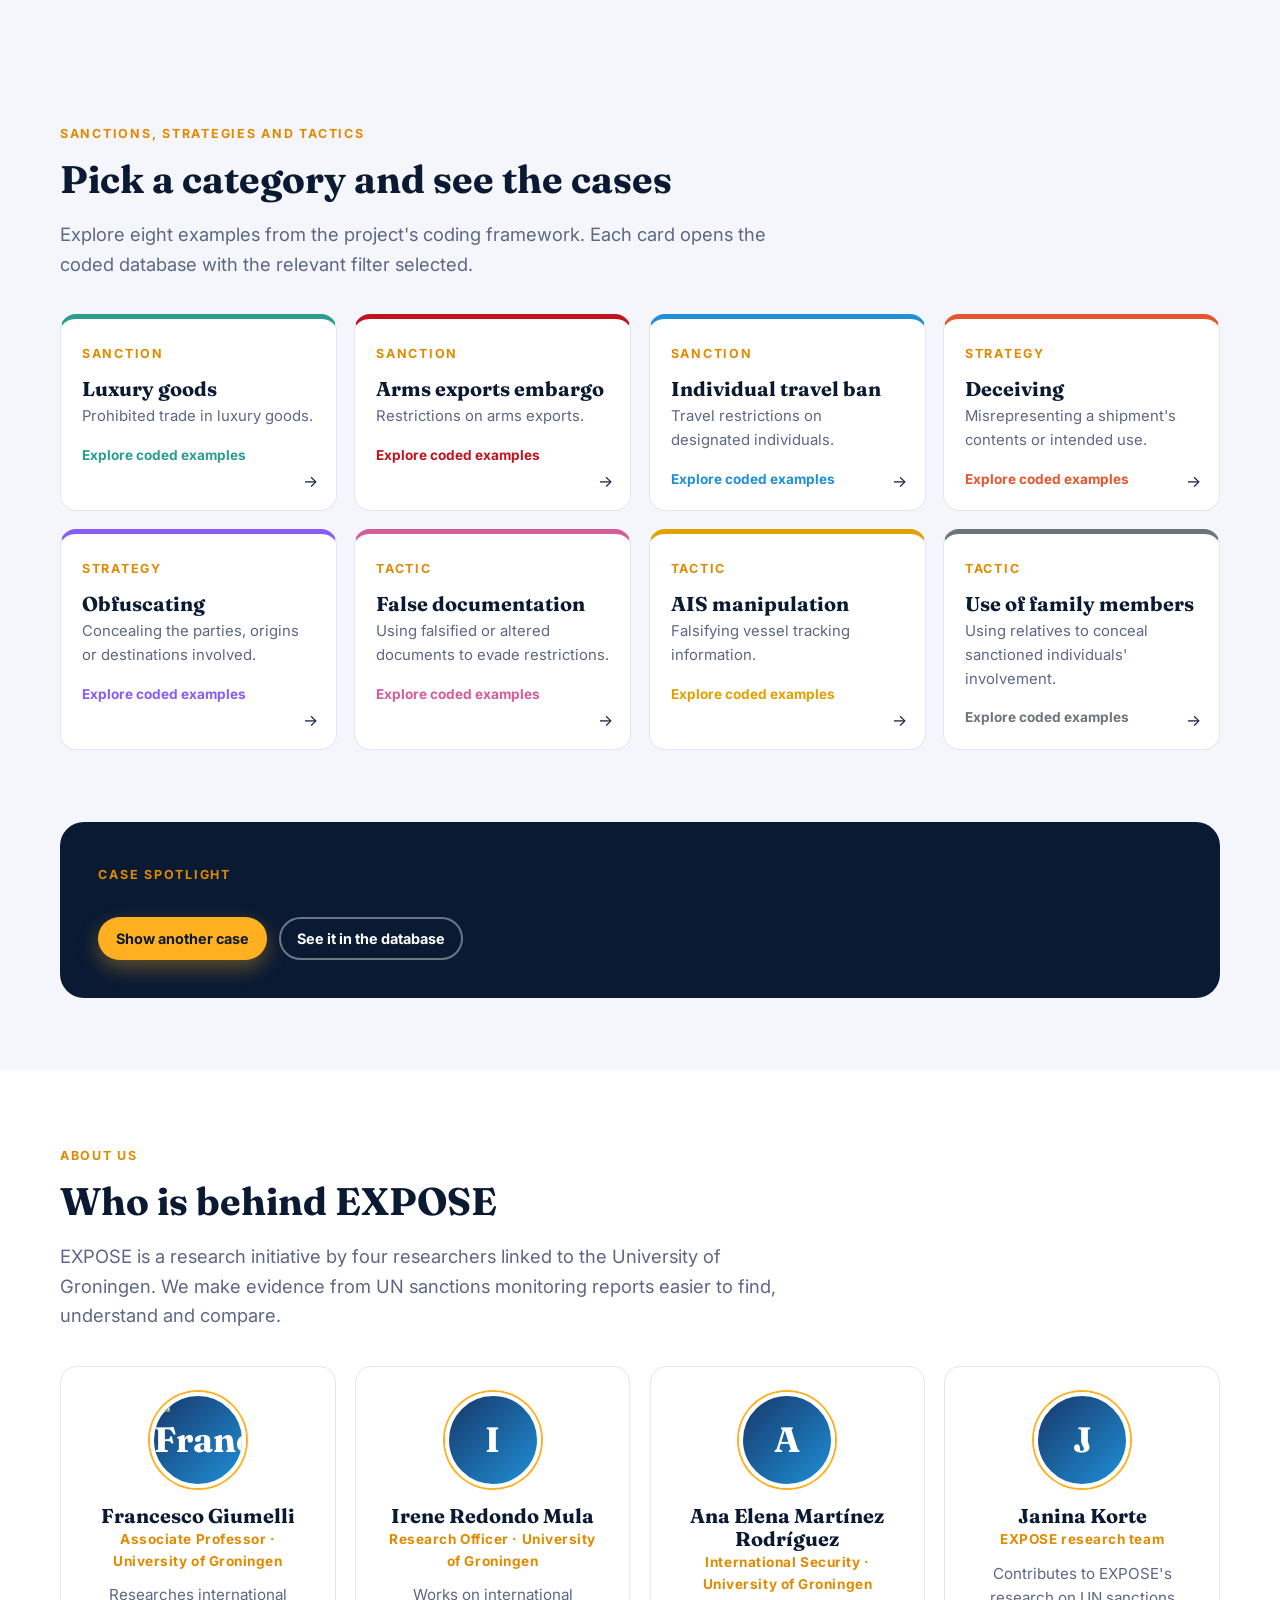
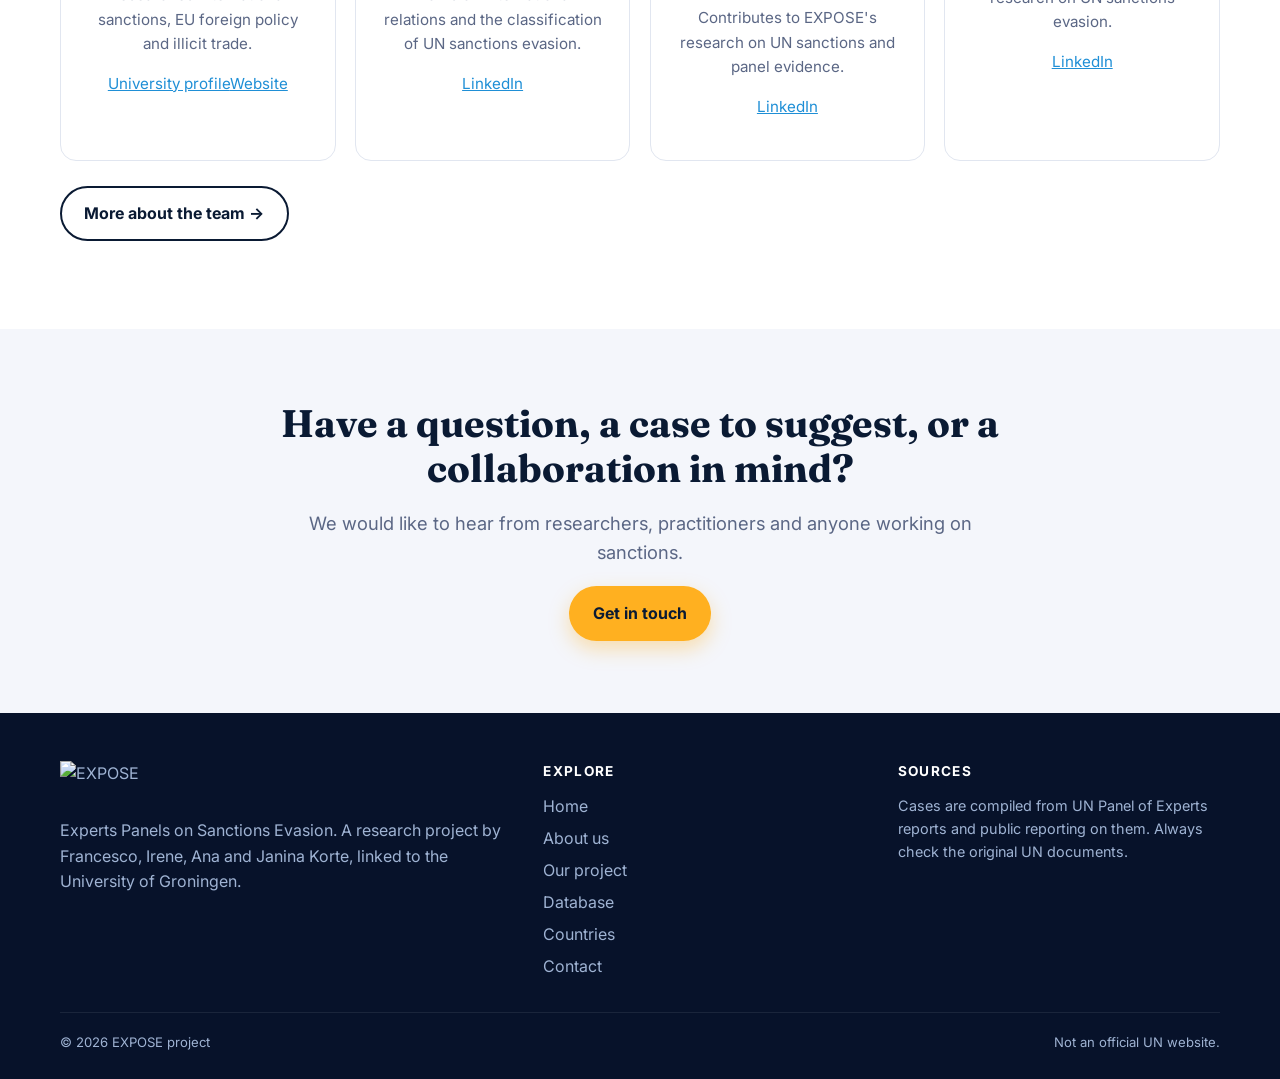
==== commit 8ba24e09: "Complete Home team biographies and profile links; remove editorial placeholders" ====
--- a/index.html
+++ b/index.html
@@ -118,14 +118,13 @@
         <div class="section-head reveal">
           <span class="eyebrow">About us</span>
           <h2>Who is behind EXPOSE</h2>
-          <!-- ======= SHORT ABOUT-US TEXT: replace the paragraph below with your own ======= -->
-          <p class="lead">EXPOSE is run by four researchers linked to the University of Groningen. <em>[Add two or three sentences here about your shared background and why you started the project.]</em></p>
+          <p class="lead">EXPOSE is a research initiative by four researchers linked to the University of Groningen. We make evidence from UN sanctions monitoring reports easier to find, understand and compare.</p>
         </div>
         <div class="team reveal">
-          <div class="person"><img class="avatar" src="assets/francesco.jpg" alt="Francesco"><h3>Francesco</h3><div class="role">University of Groningen</div><p>[One line about Francesco's role and research interests.]</p></div>
-          <div class="person"><div class="avatar" aria-hidden="true">I</div><h3>Irene</h3><div class="role">University of Groningen</div><p>[One line about Irene's role and research interests.]</p></div>
-          <div class="person"><div class="avatar" aria-hidden="true">A</div><h3>Ana</h3><div class="role">University of Groningen</div><p>[One line about Ana's role and research interests.]</p></div>
-          <div class="person"><div class="avatar" aria-hidden="true">J</div><h3>Janina Korte</h3><div class="role">EXPOSE research team</div></div>
+          <div class="person"><img class="avatar" src="assets/francesco.jpg" alt="Francesco Giumelli"><h3>Francesco Giumelli</h3><div class="role">Associate Professor · University of Groningen</div><p>Researches international sanctions, EU foreign policy and illicit trade.</p><p class="profile-links"><a href="https://www.rug.nl/staff/f.giumelli/?lang=en" target="_blank" rel="noopener noreferrer">University profile</a><a href="https://www.giumelli.org" target="_blank" rel="noopener noreferrer">Website</a></p></div>
+          <div class="person"><div class="avatar" aria-hidden="true">I</div><h3>Irene Redondo Mula</h3><div class="role">Research Officer · University of Groningen</div><p>Works on international relations and the classification of UN sanctions evasion.</p><p class="profile-links"><a href="https://www.linkedin.com/in/irene-redondo-mula/" target="_blank" rel="noopener noreferrer">LinkedIn</a></p></div>
+          <div class="person"><div class="avatar" aria-hidden="true">A</div><h3>Ana Elena Martínez Rodríguez</h3><div class="role">International Security · University of Groningen</div><p>Contributes to EXPOSE's research on UN sanctions and panel evidence.</p><p class="profile-links"><a href="https://www.linkedin.com/in/ana-elena-mtz/" target="_blank" rel="noopener noreferrer">LinkedIn</a></p></div>
+          <div class="person"><div class="avatar" aria-hidden="true">J</div><h3>Janina Korte</h3><div class="role">EXPOSE research team</div><p>Contributes to EXPOSE's research on UN sanctions evasion.</p><p class="profile-links"><a href="https://www.linkedin.com/in/janina-korte-214462223/" target="_blank" rel="noopener noreferrer">LinkedIn</a></p></div>
         </div>
         <p style="margin-top:1.6rem"><a class="btn btn-outline" href="about.html">More about the team &rarr;</a></p>
       </div>
--- a/css/style.css
+++ b/css/style.css
@@ -123,7 +123,8 @@
 .badge.year{background:#e9eef8;color:var(--navy)}
 
 /* team */
-.team{display:grid;grid-template-columns:repeat(4,minmax(0,1fr));gap:1.2rem}
+.team{display:grid;grid-template-columns:repeat(3,1fr);gap:1.2rem}
+body[data-page="home"] .team{grid-template-columns:repeat(4,minmax(0,1fr))}
 @media(max-width:860px){.team{grid-template-columns:1fr}}
 .person{background:#fff;border:1px solid var(--line);border-radius:var(--radius);padding:1.6rem;text-align:center;transition:.2s}
 .person:hover{box-shadow:var(--shadow);transform:translateY(-3px)}
